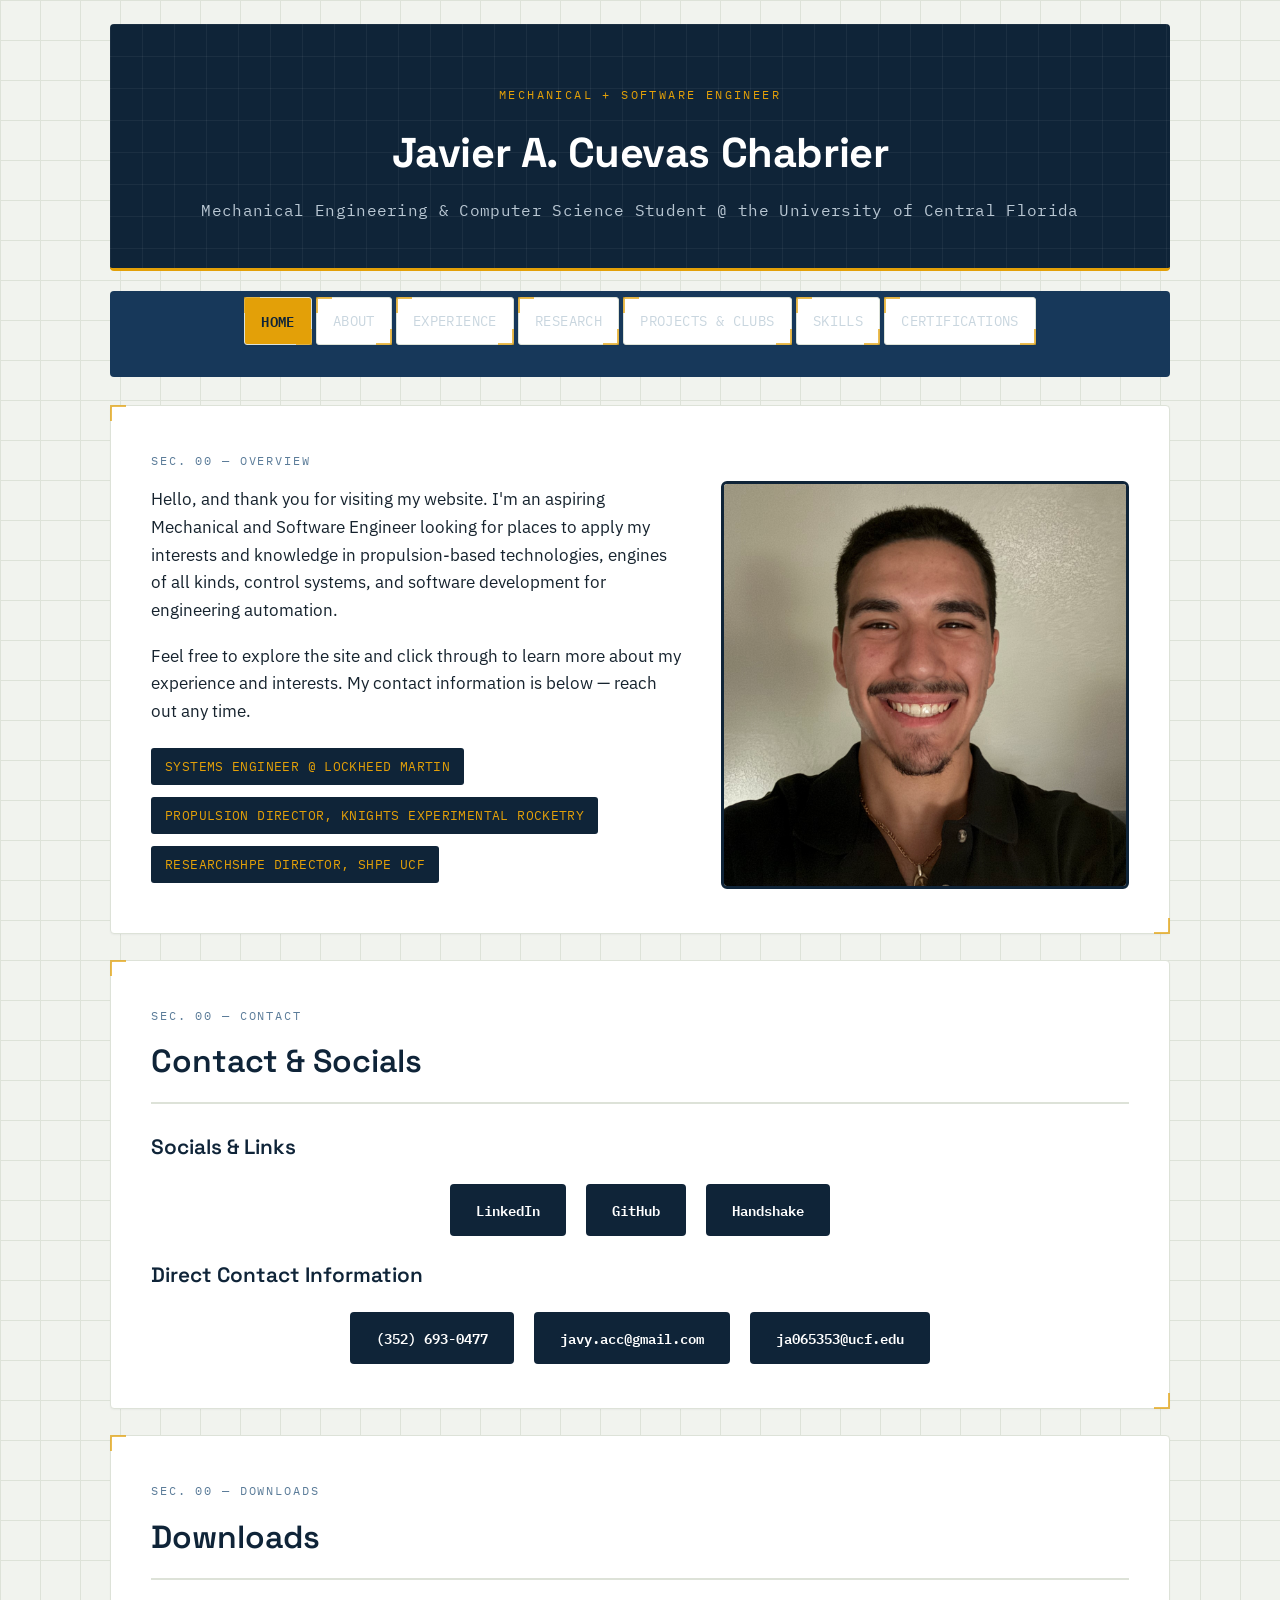
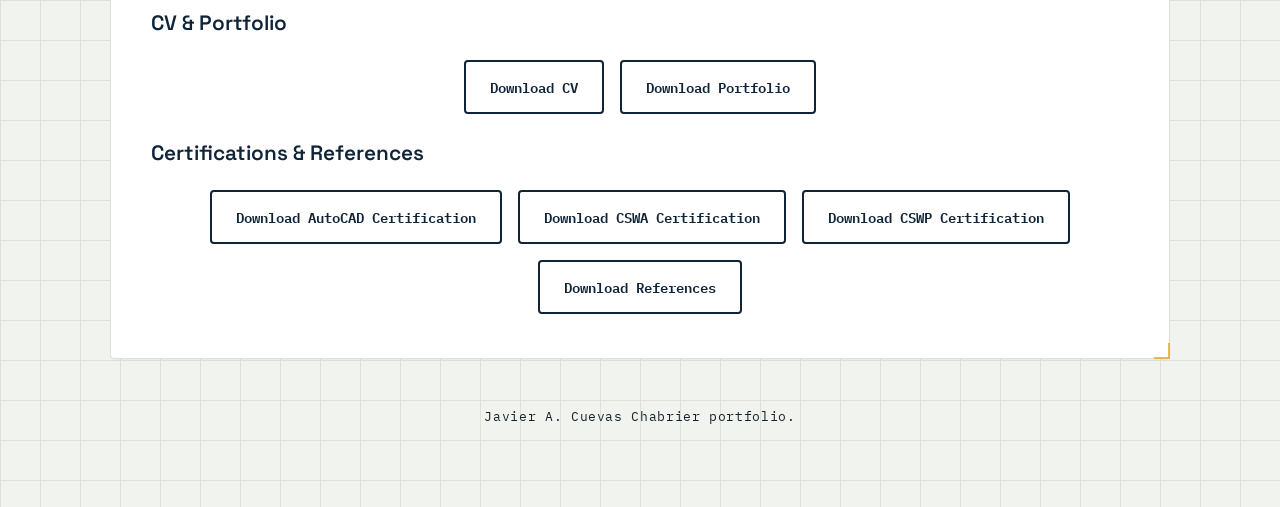
==== index.html @ d6480af9 "new website updates" ====
<!DOCTYPE html>
<html lang="en">
<head>
    <meta charset="UTF-8">
    <meta name="viewport" content="width=device-width, initial-scale=1.0">
    <meta name="description" content="Portfolio of Javier A. Cuevas Chabrier, Mechanical Engineering & Computer Science student at UCF focused on propulsion, avionics, and engineering automation.">
    <title>Javier A. Cuevas Chabrier | Portfolio</title>
    <link rel="stylesheet" href="css_files/style.css"/>
</head>
<body>
    <div class="container">
        <header>
            <span class="eyebrow-brand">Mechanical + Software Engineer</span>
            <h1>Javier A. Cuevas Chabrier</h1>
            <p class="subtitle">Mechanical Engineering &amp; Computer Science Student @ the University of Central Florida</p>
        </header>

        <nav>
            <a href="index.html" class="section active">Home</a>
            <a href="about.html" class="section">About</a>
            <a href="experience.html" class="section">Experience</a>
            <a href="research.html" class="section">Research</a>
            <a href="projects.html" class="section">Projects &amp; Clubs</a>
            <a href="skills.html" class="section">Skills</a>
            <a href="certs.html" class="section">Certifications</a>
        </nav>

        <section id="about" class="section">
            <span class="eyebrow">Sec. 00 — Overview</span>
            <div class="hero">
                <div class="hero-intro">
                    <p>Hello, and thank you for visiting my website. I'm an aspiring Mechanical and Software Engineer looking for places to apply my interests and knowledge in propulsion-based technologies, engines of all kinds, control systems, and software development for engineering automation.</p>
                    <p>Feel free to explore the site and click through to learn more about my experience and interests. My contact information is below — reach out any time.</p>
                    <div class="highlight-strip">
                        <span class="highlight-tag">Systems Engineer @ Lockheed Martin</span>
                        <span class="highlight-tag">Propulsion Director, Knights Experimental Rocketry</span>
                        <span class="highlight-tag">ResearchSHPE Director, SHPE UCF</span>
                    </div>
                </div>
                <img src="reference_files/HSI_app_foto.jpg" class="hero-photo" alt="Javier A. Cuevas Chabrier">
            </div>
        </section>

        <section id="contact" class="section">
            <span class="eyebrow">Sec. 00 — Contact</span>
            <h2>Contact &amp; Socials</h2>
            <h3>Socials &amp; Links</h3>
            <div class="contact-info">
                <a href="https://www.linkedin.com/in/javier-cuevas-JACC84" target="_blank" class="contact">LinkedIn</a>
                <a href="https://github.com/Javy-Scratchspace" target="_blank" class="contact">GitHub</a>
                <a href="https://app.joinhandshake.com/profiles/56146496?ref=students" target="_blank" class="contact">Handshake</a>
            </div>
            <h3>Direct Contact Information</h3>
            <div class="contact-info">
                <p class="contact">(352) 693-0477</p>
                <p class="contact">javy.acc@gmail.com</p>
                <p class="contact">ja065353@ucf.edu</p>
            </div>
        </section>

        <section id="downloads" class="section">
            <span class="eyebrow">Sec. 00 — Downloads</span>
            <h2>Downloads</h2>
            <h3>CV &amp; Portfolio</h3>
            <div class="download">
                <a href="reference_files/Javier A. Cuevas Chabrier Two-Page Resume.pdf" target="_blank" class="download-item" download="Javier A Cuevas Chabrier CV.pdf">Download CV</a>
                <a href="reference_files/Javier A Cuevas Chabrier Portfolio.pdf" target="_blank" class="download-item" download="Javier A Cuevas Chabrier PowerPoint Portfolio.pdf">Download Portfolio</a>
            </div>
            <h3>Certifications &amp; References</h3>
            <div class="download">
                <a href="reference_files/AutoCAD Cert - Javier Cuevas.pdf" target="_blank" class="download-item" download="Javier Cuevas AutoCAD Certification.pdf">Download AutoCAD Certification</a>
                <a href="reference_files/CSWA Cert - Javier Cuevas.pdf" target="_blank" class="download-item" download="Javier Cuevas CSWA Certification.pdf">Download CSWA Certification</a>
                <a href="reference_files/CSWP Cert - Javier Cuevas.pdf" target="_blank" class="download-item" download="Javier Cuevas CSWP Certification.pdf">Download CSWP Certification</a>
                <a href="reference_files/References for Javier Cuevas Chabrier.pdf" target="_blank" class="download-item" download="Javier Cuevas References.pdf">Download References</a>
            </div>
        </section>

        <footer>
            <p>Javier A. Cuevas Chabrier portfolio.</p>
        </footer>
    </div>
    <script src="js_files/script.js"></script>
</body>
</html>
---- css_files/style.css ----
/* ==========================================================================
   Javier A. Cuevas Chabrier — Portfolio
   Design concept: "Technical Blueprint" — drafting-table aesthetic drawn
   from propulsion schematics, spec sheets, and CAD title blocks.
   ========================================================================== */

@import url('https://fonts.googleapis.com/css2?family=Space+Grotesk:wght@500;600;700&family=IBM+Plex+Sans:wght@400;500;600&family=IBM+Plex+Mono:wght@400;500;600&display=swap');

:root {
    /* -- Color tokens -- */
    --navy-deep:   #0F2438;   /* primary dark surface (header/nav/dark cards) */
    --navy-mid:    #17385A;   /* secondary dark, borders, hover */
    --paper:       #F1F3EE;   /* light section background, drafting paper */
    --paper-line:  #DDE2D8;   /* grid/hairline on paper */
    --ink:         #16232E;   /* body text on paper */
    --ink-soft:    #4A5A66;   /* secondary text */
    --steel:       #5B7C99;   /* muted accent / rule lines */
    --thrust:      #E3A008;   /* amber accent — "thrust" */
    --thrust-dark: #B97D06;

    /* -- Type -- */
    --font-display: 'Space Grotesk', sans-serif;
    --font-body: 'IBM Plex Sans', sans-serif;
    --font-mono: 'IBM Plex Mono', monospace;
}

* {
    margin: 0;
    padding: 0;
    box-sizing: border-box;
}

html {
    scroll-behavior: smooth;
}

body {
    font-family: var(--font-body);
    line-height: 1.65;
    color: var(--ink);
    background:
        linear-gradient(var(--paper-line) 1px, transparent 1px) 0 0 / 100% 40px,
        linear-gradient(90deg, var(--paper-line) 1px, transparent 1px) 0 0 / 40px 100%,
        var(--paper);
}

a {
    color: inherit;
}

::selection {
    background: var(--thrust);
    color: var(--navy-deep);
}

/* Visible keyboard focus everywhere */
a:focus-visible,
button:focus-visible {
    outline: 2px solid var(--thrust);
    outline-offset: 3px;
}

.container {
    max-width: 1100px;
    margin: 0 auto;
    padding: 24px 20px 60px;
}

/* ---------------------------------------------------------------------- */
/* Header                                                                  */
/* ---------------------------------------------------------------------- */

header {
    background: var(--navy-deep);
    background-image:
        linear-gradient(rgba(255,255,255,0.05) 1px, transparent 1px),
        linear-gradient(90deg, rgba(255,255,255,0.05) 1px, transparent 1px);
    background-size: 32px 32px;
    padding: 56px 24px 44px;
    text-align: center;
    margin-bottom: 20px;
    border-radius: 4px;
    border-bottom: 3px solid var(--thrust);
    position: relative;
}

.eyebrow-brand {
    display: inline-block;
    font-family: var(--font-mono);
    font-size: 0.75em;
    letter-spacing: 0.2em;
    color: var(--thrust);
    text-transform: uppercase;
    margin-bottom: 14px;
}

h1 {
    font-family: var(--font-display);
    font-weight: 700;
    font-size: 2.6em;
    color: #ffffff;
    letter-spacing: -0.01em;
    margin-bottom: 10px;
}

.subtitle {
    font-family: var(--font-mono);
    font-size: 1em;
    color: #B9C7D3;
    letter-spacing: 0.02em;
}

/* ---------------------------------------------------------------------- */
/* Navigation — instrument-panel style                                    */
/* ---------------------------------------------------------------------- */

nav {
    background: var(--navy-mid);
    padding: 6px;
    border-radius: 4px;
    margin-bottom: 28px;
    text-align: center;
    display: flex;
    flex-wrap: wrap;
    justify-content: center;
    gap: 4px;
}

nav a.section {
    font-family: var(--font-mono);
    font-size: 0.85em;
    letter-spacing: 0.03em;
    text-transform: uppercase;
    color: #C9D6DF;
    text-decoration: none;
    padding: 12px 16px;
    border-radius: 3px;
    transition: background 0.2s ease, color 0.2s ease;
    display: inline-block;
}

nav a.section:hover {
    background: rgba(227, 160, 8, 0.15);
    color: var(--thrust);
}

nav a.section.active {
    background: var(--thrust);
    color: var(--navy-deep);
    font-weight: 600;
}

/* ---------------------------------------------------------------------- */
/* Section shell                                                          */
/* ---------------------------------------------------------------------- */

.section {
    background: #ffffff;
    padding: 44px 40px;
    margin-bottom: 26px;
    border-radius: 4px;
    border: 1px solid var(--paper-line);
    box-shadow: 0 1px 2px rgba(15, 36, 56, 0.04);
    position: relative;
}

/* corner crop-marks — the signature detail, echoing drafting title blocks */
.section::before,
.section::after {
    content: "";
    position: absolute;
    width: 14px;
    height: 14px;
    border-color: var(--thrust);
    border-style: solid;
    opacity: 0.7;
}

.section::before {
    top: -1px;
    left: -1px;
    border-width: 2px 0 0 2px;
}

.section::after {
    bottom: -1px;
    right: -1px;
    border-width: 0 2px 2px 0;
}

.eyebrow {
    font-family: var(--font-mono);
    font-size: 0.78em;
    letter-spacing: 0.15em;
    text-transform: uppercase;
    color: var(--steel);
    margin-bottom: 10px;
    display: block;
}

h2 {
    font-family: var(--font-display);
    color: var(--navy-deep);
    font-size: 2em;
    font-weight: 600;
    margin-bottom: 26px;
    padding-bottom: 14px;
    border-bottom: 2px solid var(--paper-line);
}

h3 {
    font-family: var(--font-display);
    color: var(--navy-deep);
    font-weight: 600;
    font-size: 1.3em;
    margin-top: 22px;
    margin-bottom: 12px;
}

p {
    font-size: 1.05em;
    color: var(--ink);
}

ul {
    padding-left: 1.2em;
}

li {
    margin-bottom: 6px;
}

/* ---------------------------------------------------------------------- */
/* Homepage hero                                                          */
/* ---------------------------------------------------------------------- */

.hero {
    display: grid;
    grid-template-columns: 1.3fr 1fr;
    gap: 40px;
    align-items: center;
}

.hero-photo {
    width: 100%;
    aspect-ratio: 1 / 1;
    object-fit: cover;
    border-radius: 6px;
    border: 3px solid var(--navy-deep);
}

.hero-intro p {
    margin-bottom: 18px;
}

.highlight-strip {
    display: flex;
    flex-wrap: wrap;
    gap: 12px;
    margin-top: 22px;
}

.highlight-tag {
    font-family: var(--font-mono);
    font-size: 0.8em;
    letter-spacing: 0.03em;
    background: var(--navy-deep);
    color: var(--thrust);
    padding: 8px 14px;
    border-radius: 3px;
    text-transform: uppercase;
}

@media (max-width: 768px) {
    .hero {
        grid-template-columns: 1fr;
    }
    .hero-photo {
        max-width: 260px;
        margin: 0 auto;
    }
}

/* ---------------------------------------------------------------------- */
/* About grid                                                             */
/* ---------------------------------------------------------------------- */

.about-grid {
    display: grid;
    grid-template-columns: 1fr 1fr;
    gap: 24px;
    margin-top: 20px;
}

.about-card {
    background: var(--navy-deep);
    padding: 26px;
    border-radius: 6px;
    color: #ffffff;
    border-left: 3px solid var(--thrust);
}

.about-card h3 {
    color: #ffffff;
    margin-top: 0;
}

.about-card ul {
    list-style: none;
    padding-left: 0;
}

.about-card li {
    padding: 7px 0;
    padding-left: 22px;
    position: relative;
    color: #D7DEE3;
}

.about-card li::before {
    content: "▹";
    position: absolute;
    left: 0;
    color: var(--thrust);
    font-weight: bold;
}

/* ---------------------------------------------------------------------- */
/* Experience / research / project entries                                */
/* ---------------------------------------------------------------------- */

.experience-item {
    background: var(--paper);
    padding: 24px 26px;
    margin-bottom: 20px;
    border-radius: 4px;
    border-left: 4px solid var(--navy-deep);
    transition: border-color 0.2s ease, transform 0.2s ease;
}

.experience-item:hover {
    border-color: var(--thrust);
    transform: translateX(6px);
}

.experience-item h3 {
    margin-top: 0;
}

.experience-item ul {
    margin-left: 4px;
    margin-top: 8px;
}

.experience-item li {
    margin-bottom: 8px;
}

.item-caption {
    font-size: 0.92em;
    color: var(--ink-soft);
    font-style: italic;
    margin-top: 10px;
}

/* Media gallery — replaces the old full-bleed circular image bug */
.media-gallery {
    display: flex;
    flex-wrap: wrap;
    gap: 14px;
    margin-top: 18px;
}

.media-gallery img,
.media-gallery video {
    flex: 1 1 260px;
    max-width: 100%;
    height: 260px;
    border-radius: 6px;
    border: 1px solid var(--paper-line);
}

.media-gallery img {
    object-fit: contain;
    background: var(--paper);
}

.media-gallery video {
    object-fit: cover;
}

/* ---------------------------------------------------------------------- */
/* Skills                                                                 */
/* ---------------------------------------------------------------------- */

.skills-grid {
    display: grid;
    grid-template-columns: repeat(auto-fit, minmax(230px, 1fr));
    gap: 18px;
    margin-top: 20px;
    margin-bottom: 8px;
}

.skill-card {
    background: var(--navy-deep);
    padding: 20px;
    border-radius: 6px;
    color: #ffffff;
    border-top: 3px solid var(--thrust);
}

.skill-card h3 {
    color: #ffffff;
    margin-top: 0;
    font-size: 1.1em;
    font-family: var(--font-mono);
    text-transform: uppercase;
    letter-spacing: 0.04em;
}

.skill-card p {
    color: #C9D6DF;
    font-size: 0.95em;
}

/* ---------------------------------------------------------------------- */
/* Certifications                                                         */
/* ---------------------------------------------------------------------- */

.cert-grid {
    display: grid;
    grid-template-columns: repeat(auto-fit, minmax(210px, 1fr));
    gap: 18px;
    margin-top: 20px;
}

.cert-card {
    background: var(--paper);
    padding: 28px 20px;
    border-radius: 6px;
    text-align: center;
    border: 2px solid var(--navy-deep);
}

.cert-card h3 {
    color: var(--navy-deep);
    margin: 0;
}

.cert-card p {
    font-size: 0.95em;
    color: var(--ink-soft);
    margin-top: 6px;
}

/* ---------------------------------------------------------------------- */
/* Contact & downloads                                                    */
/* ---------------------------------------------------------------------- */

.contact-info {
    display: flex;
    justify-content: center;
    gap: 20px;
    flex-wrap: wrap;
    margin-top: 20px;
}

.contact {
    background: var(--navy-deep);
    color: #ffffff;
    padding: 14px 26px;
    border-radius: 4px;
    text-decoration: none;
    transition: transform 0.2s ease, background 0.2s ease;
    font-weight: 600;
    font-family: var(--font-mono);
    font-size: 0.9em;
}

.contact:hover {
    background: var(--thrust-dark);
    transform: translateY(-3px);
}

.download {
    display: flex;
    justify-content: center;
    gap: 16px;
    flex-wrap: wrap;
    margin-top: 20px;
}

.download-item {
    background: transparent;
    color: var(--navy-deep);
    padding: 13px 24px;
    border-radius: 4px;
    text-decoration: none;
    transition: all 0.2s ease;
    font-weight: 600;
    font-family: var(--font-mono);
    font-size: 0.9em;
    border: 2px solid var(--navy-deep);
}

.download-item:hover {
    background: var(--navy-deep);
    color: #ffffff;
}

footer {
    background: transparent;
    padding: 20px;
    text-align: center;
    margin-top: 10px;
    font-family: var(--font-mono);
    font-size: 0.8em;
    color: var(--ink-soft);
    letter-spacing: 0.05em;
}

/* ---------------------------------------------------------------------- */
/* Responsive                                                             */
/* ---------------------------------------------------------------------- */

@media (max-width: 768px) {
    h1 {
        font-size: 1.9em;
    }

    h2 {
        font-size: 1.5em;
    }

    .about-grid {
        grid-template-columns: 1fr;
    }

    nav {
        flex-direction: column;
    }

    nav a.section {
        display: block;
    }

    .section {
        padding: 28px 22px;
    }

    .media-gallery img,
    .media-gallery video {
        flex: 1 1 100%;
        height: 220px;
    }
}

/* Respect reduced-motion preference */
@media (prefers-reduced-motion: reduce) {
    html {
        scroll-behavior: auto;
    }
    .experience-item,
    .contact,
    .download-item {
        transition: none;
    }
}
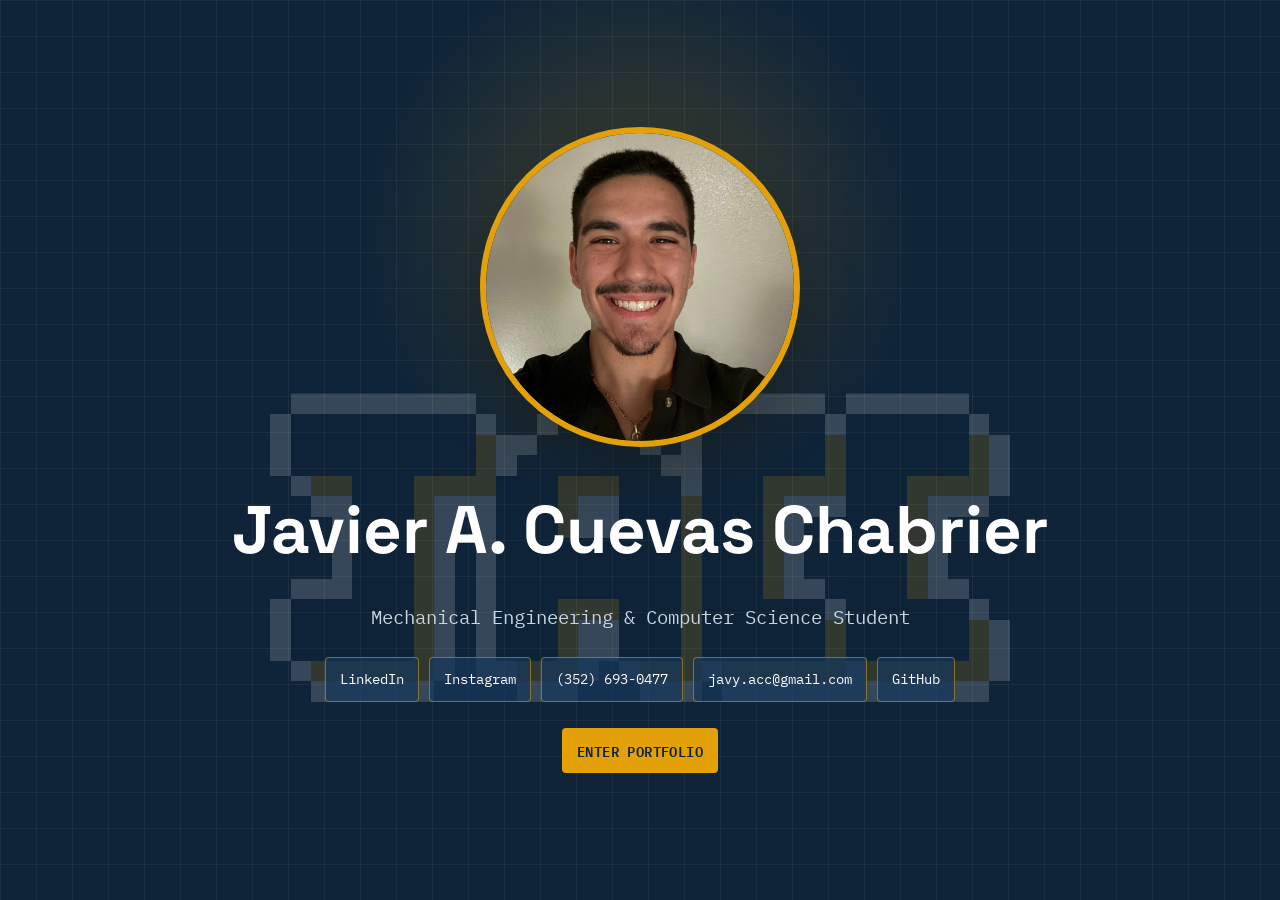
==== commit afc5e9af: "added better front page" ====
--- a/index.html
+++ b/index.html
@@ -3,82 +3,31 @@
 <head>
     <meta charset="UTF-8">
     <meta name="viewport" content="width=device-width, initial-scale=1.0">
-    <meta name="description" content="Portfolio of Javier A. Cuevas Chabrier, Mechanical Engineering & Computer Science student at UCF focused on propulsion, avionics, and engineering automation.">
-    <title>Javier A. Cuevas Chabrier | Portfolio</title>
+    <meta name="description" content="Landing page for Javier A. Cuevas Chabrier's engineering portfolio.">
+    <title>Javier A. Cuevas Chabrier</title>
+    <link rel="icon" type="image/svg+xml" href="reference_files/JACC.png">
     <link rel="stylesheet" href="css_files/style.css"/>
 </head>
-<body>
-    <div class="container">
-        <header>
-            <span class="eyebrow-brand">Mechanical + Software Engineer</span>
-            <h1>Javier A. Cuevas Chabrier</h1>
-            <p class="subtitle">Mechanical Engineering &amp; Computer Science Student @ the University of Central Florida</p>
-        </header>
+<body class="landing-page">
+    <img class="landing-watermark" src="reference_files/JACC.png" alt="" aria-hidden="true">
 
-        <nav>
-            <a href="index.html" class="section active">Home</a>
-            <a href="about.html" class="section">About</a>
-            <a href="experience.html" class="section">Experience</a>
-            <a href="research.html" class="section">Research</a>
-            <a href="projects.html" class="section">Projects &amp; Clubs</a>
-            <a href="skills.html" class="section">Skills</a>
-            <a href="certs.html" class="section">Certifications</a>
-        </nav>
+    <main class="landing-shell" aria-label="Javier A. Cuevas Chabrier portfolio landing page">
+        <a class="landing-logo-link" href="home.html" aria-label="Enter Javier A. Cuevas Chabrier portfolio">
+            <img class="landing-portrait" src="reference_files/HSI_app_foto.jpg" alt="Javier A. Cuevas Chabrier">
+        </a>
 
-        <section id="about" class="section">
-            <span class="eyebrow">Sec. 00 — Overview</span>
-            <div class="hero">
-                <div class="hero-intro">
-                    <p>Hello, and thank you for visiting my website. I'm an aspiring Mechanical and Software Engineer looking for places to apply my interests and knowledge in propulsion-based technologies, engines of all kinds, control systems, and software development for engineering automation.</p>
-                    <p>Feel free to explore the site and click through to learn more about my experience and interests. My contact information is below — reach out any time.</p>
-                    <div class="highlight-strip">
-                        <span class="highlight-tag">Systems Engineer @ Lockheed Martin</span>
-                        <span class="highlight-tag">Propulsion Director, Knights Experimental Rocketry</span>
-                        <span class="highlight-tag">ResearchSHPE Director, SHPE UCF</span>
-                    </div>
-                </div>
-                <img src="reference_files/HSI_app_foto.jpg" class="hero-photo" alt="Javier A. Cuevas Chabrier">
-            </div>
-        </section>
+        <h1>Javier A. Cuevas Chabrier</h1>
+        <p class="landing-subtitle">Mechanical Engineering &amp; Computer Science Student</p>
 
-        <section id="contact" class="section">
-            <span class="eyebrow">Sec. 00 — Contact</span>
-            <h2>Contact &amp; Socials</h2>
-            <h3>Socials &amp; Links</h3>
-            <div class="contact-info">
-                <a href="https://www.linkedin.com/in/javier-cuevas-JACC84" target="_blank" class="contact">LinkedIn</a>
-                <a href="https://github.com/Javy-Scratchspace" target="_blank" class="contact">GitHub</a>
-                <a href="https://app.joinhandshake.com/profiles/56146496?ref=students" target="_blank" class="contact">Handshake</a>
-            </div>
-            <h3>Direct Contact Information</h3>
-            <div class="contact-info">
-                <p class="contact">(352) 693-0477</p>
-                <p class="contact">javy.acc@gmail.com</p>
-                <p class="contact">ja065353@ucf.edu</p>
-            </div>
-        </section>
+        <div class="landing-socials" aria-label="Contact and social links">
+            <a href="https://www.linkedin.com/in/javier-cuevas-JACC84" target="_blank" rel="noopener">LinkedIn</a>
+            <a href="#" aria-label="Instagram profile coming soon">Instagram</a>
+            <a href="tel:+13526930477">(352) 693-0477</a>
+            <a href="mailto:javy.acc@gmail.com">javy.acc@gmail.com</a>
+            <a href="https://github.com/Javy-Scratchspace" target="_blank" rel="noopener">GitHub</a>
+        </div>
 
-        <section id="downloads" class="section">
-            <span class="eyebrow">Sec. 00 — Downloads</span>
-            <h2>Downloads</h2>
-            <h3>CV &amp; Portfolio</h3>
-            <div class="download">
-                <a href="reference_files/Javier A. Cuevas Chabrier Two-Page Resume.pdf" target="_blank" class="download-item" download="Javier A Cuevas Chabrier CV.pdf">Download CV</a>
-                <a href="reference_files/Javier A Cuevas Chabrier Portfolio.pdf" target="_blank" class="download-item" download="Javier A Cuevas Chabrier PowerPoint Portfolio.pdf">Download Portfolio</a>
-            </div>
-            <h3>Certifications &amp; References</h3>
-            <div class="download">
-                <a href="reference_files/AutoCAD Cert - Javier Cuevas.pdf" target="_blank" class="download-item" download="Javier Cuevas AutoCAD Certification.pdf">Download AutoCAD Certification</a>
-                <a href="reference_files/CSWA Cert - Javier Cuevas.pdf" target="_blank" class="download-item" download="Javier Cuevas CSWA Certification.pdf">Download CSWA Certification</a>
-                <a href="reference_files/CSWP Cert - Javier Cuevas.pdf" target="_blank" class="download-item" download="Javier Cuevas CSWP Certification.pdf">Download CSWP Certification</a>
-                <a href="reference_files/References for Javier Cuevas Chabrier.pdf" target="_blank" class="download-item" download="Javier Cuevas References.pdf">Download References</a>
-            </div>
-        </section>
-
-        <footer>
-            <p>Javier A. Cuevas Chabrier portfolio.</p>
-        </footer>
-    </div>
-    <script src="js_files/script.js"></script>
+        <a class="landing-enter" href="home.html">Enter Portfolio</a>
+    </main>
 </body>
 </html>
--- a/css_files/style.css
+++ b/css_files/style.css
@@ -44,6 +44,33 @@
         var(--paper);
 }
 
+    body.landing-page {
+        height: 100vh;
+        min-height: 100vh;
+        color: #ffffff;
+        background:
+            radial-gradient(circle at 50% 26%, rgba(227, 160, 8, 0.24), transparent 30%),
+            linear-gradient(rgba(255,255,255,0.05) 1px, transparent 1px) 0 0 / 36px 36px,
+            linear-gradient(90deg, rgba(255,255,255,0.05) 1px, transparent 1px) 0 0 / 36px 36px,
+        var(--navy-deep);
+        overflow: hidden;
+        position: relative;
+        isolation: isolate;
+    }
+
+    .landing-watermark {
+        position: fixed;
+        left: 50%;
+        top: 62%;
+        width: min(84vw, 740px);
+        height: auto;
+        transform: translate(-50%, -50%);
+        image-rendering: pixelated;
+        opacity: 0.16;
+        pointer-events: none;
+        z-index: 0;
+    }
+
 a {
     color: inherit;
 }
@@ -64,6 +91,117 @@
     max-width: 1100px;
     margin: 0 auto;
     padding: 24px 20px 60px;
+}
+
+.landing-shell {
+    height: 100vh;
+    min-height: 100vh;
+    width: min(920px, calc(100% - 40px));
+    margin: 0 auto;
+    padding: 40px 0;
+    display: flex;
+    flex-direction: column;
+    align-items: center;
+    justify-content: center;
+    text-align: center;
+    gap: 16px;
+    position: relative;
+    z-index: 1;
+}
+
+.landing-logo-link {
+    display: inline-flex;
+    align-items: center;
+    justify-content: center;
+    width: min(320px, 72vw, 38vh);
+    height: min(320px, 72vw, 38vh);
+    flex: 0 0 auto;
+    aspect-ratio: 1;
+    border-radius: 50%;
+    border: 6px solid var(--thrust);
+    overflow: hidden;
+    box-shadow: 0 24px 60px rgba(0, 0, 0, 0.28), inset 0 0 0 10px rgba(15, 36, 56, 0.08);
+    transition: transform 0.2s ease, box-shadow 0.2s ease;
+}
+
+.landing-logo-link:hover {
+    transform: translateY(-4px);
+    box-shadow: 0 30px 72px rgba(0, 0, 0, 0.34), inset 0 0 0 10px rgba(15, 36, 56, 0.08);
+}
+
+.landing-portrait {
+    width: 100%;
+    height: 100%;
+    display: block;
+    object-fit: cover;
+    object-position: center 50%;
+}
+
+.landing-shell h1 {
+    font-size: clamp(2.2rem, 6vw, 4.2rem);
+    color: #ffffff;
+    margin: 12px 0 0;
+    letter-spacing: 0;
+}
+
+@media (max-height: 760px) {
+    .landing-shell {
+        padding: 24px 0;
+        gap: 12px;
+    }
+
+    .landing-logo-link {
+        width: min(260px, 64vw, 32vh);
+        height: min(260px, 64vw, 32vh);
+    }
+
+    .landing-shell h1 {
+        font-size: clamp(2rem, 5vw, 3.7rem);
+        margin-top: 6px;
+    }
+}
+
+.landing-subtitle {
+    font-family: var(--font-mono);
+    color: #C9D6DF;
+    font-size: clamp(0.95rem, 2.4vw, 1.2rem);
+}
+
+.landing-socials {
+    display: flex;
+    flex-wrap: wrap;
+    justify-content: center;
+    gap: 10px;
+    margin-top: 8px;
+}
+
+.landing-socials a,
+.landing-enter {
+    font-family: var(--font-mono);
+    font-size: 0.88rem;
+    color: #ffffff;
+    text-decoration: none;
+    border: 1px solid rgba(227, 160, 8, 0.55);
+    background: rgba(23, 56, 90, 0.72);
+    padding: 10px 14px;
+    border-radius: 4px;
+    transition: background 0.2s ease, color 0.2s ease, transform 0.2s ease;
+}
+
+.landing-socials a:hover,
+.landing-enter:hover {
+    background: var(--thrust);
+    color: var(--navy-deep);
+    transform: translateY(-2px);
+}
+
+.landing-enter {
+    margin-top: 10px;
+    background: var(--thrust);
+    color: var(--navy-deep);
+    font-weight: 600;
+    text-transform: uppercase;
+    letter-spacing: 0.03em;
 }
 
 /* ---------------------------------------------------------------------- */
@@ -335,6 +473,8 @@
     margin-bottom: 20px;
     border-radius: 4px;
     border-left: 4px solid var(--navy-deep);
+    display: flex;
+    flex-direction: column;
     transition: border-color 0.2s ease, transform 0.2s ease;
 }
 
@@ -343,20 +483,64 @@
     transform: translateX(6px);
 }
 
+.experience-item[data-experience],
+.experience-item[data-research],
+.experience-item[data-project] {
+    cursor: pointer;
+}
+
+.experience-item[data-profile-enabled="false"] {
+    cursor: default;
+}
+
 .experience-item h3 {
     margin-top: 0;
-}
-
-.experience-item ul {
-    margin-left: 4px;
-    margin-top: 8px;
-}
-
-.experience-item li {
-    margin-bottom: 8px;
+    order: 1;
+}
+
+.experience-summary {
+    order: 3;
+    margin-top: 16px;
+    color: var(--ink-soft);
+}
+
+.experience-actions {
+    order: 5;
+    margin-top: 18px;
+}
+
+.detail-link,
+.back-link {
+    border: 0;
+    cursor: pointer;
+    display: inline-flex;
+    align-items: center;
+    justify-content: center;
+    background: var(--navy-deep);
+    color: #ffffff;
+    padding: 10px 16px;
+    border-radius: 4px;
+    text-decoration: none;
+    font-family: var(--font-mono);
+    font-size: 0.82em;
+    font-weight: 600;
+    letter-spacing: 0.03em;
+    text-transform: uppercase;
+    transition: transform 0.2s ease, background 0.2s ease;
+}
+
+.detail-link:hover,
+.back-link:hover {
+    background: var(--thrust-dark);
+    transform: translateY(-2px);
+}
+
+.experience-list-hidden .experience-item {
+    display: none;
 }
 
 .item-caption {
+    order: 4;
     font-size: 0.92em;
     color: var(--ink-soft);
     font-style: italic;
@@ -365,6 +549,7 @@
 
 /* Media gallery — replaces the old full-bleed circular image bug */
 .media-gallery {
+    order: 2;
     display: flex;
     flex-wrap: wrap;
     gap: 14px;
@@ -387,6 +572,203 @@
 
 .media-gallery video {
     object-fit: cover;
+}
+
+/* ---------------------------------------------------------------------- */
+/* Experience and research detail views                                   */
+/* ---------------------------------------------------------------------- */
+
+.experience-detail-hero {
+    display: grid;
+    grid-template-columns: minmax(0, 1.1fr) minmax(280px, 0.9fr);
+    gap: 28px;
+    align-items: center;
+    margin-bottom: 28px;
+}
+
+.experience-detail-hero h2 {
+    margin-bottom: 16px;
+}
+
+.detail-hero-full {
+    display: block;
+}
+
+.detail-hero-full .detail-lede {
+    max-width: none;
+}
+
+.detail-hero-full .detail-logo {
+    width: min(100%, 420px);
+    max-height: 190px;
+}
+
+.detail-lede {
+    color: var(--ink-soft);
+    font-size: 1.08em;
+    max-width: 680px;
+}
+
+.detail-logo-wrap {
+    margin: -4px 0 18px;
+}
+
+.detail-logo {
+    display: block;
+    width: min(100%, 300px);
+    max-height: 150px;
+    object-fit: contain;
+    background: #ffffff;
+    border: 1px solid var(--paper-line);
+    border-radius: 6px;
+    padding: 10px;
+}
+
+.detail-hero-media {
+    background: var(--paper);
+    border: 1px solid var(--paper-line);
+    border-radius: 6px;
+    padding: 14px;
+}
+
+.detail-hero-media img,
+.detail-hero-media video {
+    width: 100%;
+    height: 280px;
+    object-fit: contain;
+    display: block;
+    background: #ffffff;
+    border-radius: 4px;
+}
+
+.detail-summary-grid,
+.detail-section-grid {
+    display: grid;
+    grid-template-columns: repeat(auto-fit, minmax(220px, 1fr));
+    gap: 16px;
+    margin: 22px 0;
+}
+
+.detail-stack {
+    grid-template-columns: 1fr;
+}
+
+.detail-fact,
+.detail-panel,
+.visual-slot {
+    background: var(--paper);
+    border: 1px solid var(--paper-line);
+    border-radius: 6px;
+    padding: 18px;
+}
+
+.detail-fact strong,
+.detail-panel h3,
+.visual-slot strong {
+    display: block;
+    margin-bottom: 8px;
+    font-family: var(--font-mono);
+    font-size: 0.78em;
+    color: var(--steel);
+    letter-spacing: 0.08em;
+    text-transform: uppercase;
+}
+
+.detail-bullet-list {
+    padding-left: 1.1em;
+}
+
+.detail-bullet-list li {
+    margin-bottom: 8px;
+}
+
+.detail-bullet-list li:last-child {
+    margin-bottom: 0;
+}
+
+.detail-panel h3 {
+    margin-top: 0;
+    font-family: var(--font-display);
+    font-size: 1.15em;
+    letter-spacing: 0;
+    color: var(--navy-deep);
+    text-transform: none;
+}
+
+.visual-board {
+    display: grid;
+    grid-template-columns: repeat(auto-fit, minmax(240px, 1fr));
+    gap: 16px;
+    margin-top: 18px;
+}
+
+.visual-slot img,
+.visual-slot video {
+    width: 100%;
+    height: 220px;
+    object-fit: contain;
+    display: block;
+    margin-bottom: 12px;
+    background: #ffffff;
+    border: 1px solid var(--paper-line);
+    border-radius: 4px;
+}
+
+.visual-placeholder {
+    min-height: 220px;
+    display: grid;
+    place-items: center;
+    margin-bottom: 12px;
+    border: 1px dashed var(--steel);
+    border-radius: 4px;
+    background:
+        linear-gradient(var(--paper-line) 1px, transparent 1px) 0 0 / 28px 28px,
+        linear-gradient(90deg, var(--paper-line) 1px, transparent 1px) 0 0 / 28px 28px,
+        #ffffff;
+    color: var(--steel);
+    font-family: var(--font-mono);
+    font-size: 0.85em;
+    text-align: center;
+    padding: 18px;
+}
+
+.detail-timeline {
+    list-style: none;
+    padding-left: 0;
+    margin-top: 16px;
+}
+
+.detail-timeline li {
+    border-left: 3px solid var(--navy-deep);
+    padding: 0 0 18px 18px;
+    margin-bottom: 0;
+}
+
+.detail-timeline li:last-child {
+    padding-bottom: 0;
+}
+
+.detail-footer-action {
+    margin-top: 28px;
+}
+
+.experience-detail-view[hidden] {
+    display: none;
+}
+
+.experience-detail-view {
+    animation: detailFadeIn 0.22s ease-out;
+}
+
+@keyframes detailFadeIn {
+    from {
+        opacity: 0;
+        transform: translateY(8px);
+    }
+    to {
+        opacity: 1;
+        transform: translateY(0);
+    }
 }
 
 /* ---------------------------------------------------------------------- */
@@ -532,6 +914,18 @@
         font-size: 1.5em;
     }
 
+    .container {
+        padding: 20px 16px 48px;
+    }
+
+    header {
+        padding: 40px 18px 32px;
+    }
+
+    .subtitle {
+        font-size: 0.95em;
+    }
+
     .about-grid {
         grid-template-columns: 1fr;
     }
@@ -542,10 +936,39 @@
 
     nav a.section {
         display: block;
+        width: 100%;
     }
 
     .section {
         padding: 28px 22px;
+    }
+
+    .highlight-strip {
+        gap: 8px;
+    }
+
+    .highlight-tag {
+        width: 100%;
+        text-align: center;
+    }
+
+    .contact-info,
+    .download {
+        flex-direction: column;
+        align-items: stretch;
+    }
+
+    .contact,
+    .download-item,
+    .detail-link,
+    .back-link {
+        text-align: center;
+        overflow-wrap: anywhere;
+    }
+
+    .skills-grid,
+    .cert-grid {
+        grid-template-columns: 1fr;
     }
 
     .media-gallery img,
@@ -553,6 +976,22 @@
         flex: 1 1 100%;
         height: 220px;
     }
+
+    .experience-detail-hero {
+        grid-template-columns: 1fr;
+    }
+
+    .detail-hero-media img,
+    .detail-hero-media video {
+        height: 220px;
+    }
+
+    .visual-slot img,
+    .visual-slot video,
+    .visual-placeholder {
+        height: auto;
+        min-height: 200px;
+    }
 }
 
 /* Respect reduced-motion preference */
@@ -562,7 +1001,9 @@
     }
     .experience-item,
     .contact,
-    .download-item {
+    .download-item,
+    .experience-detail-view {
         transition: none;
-    }
-}
+        animation: none;
+    }
+}
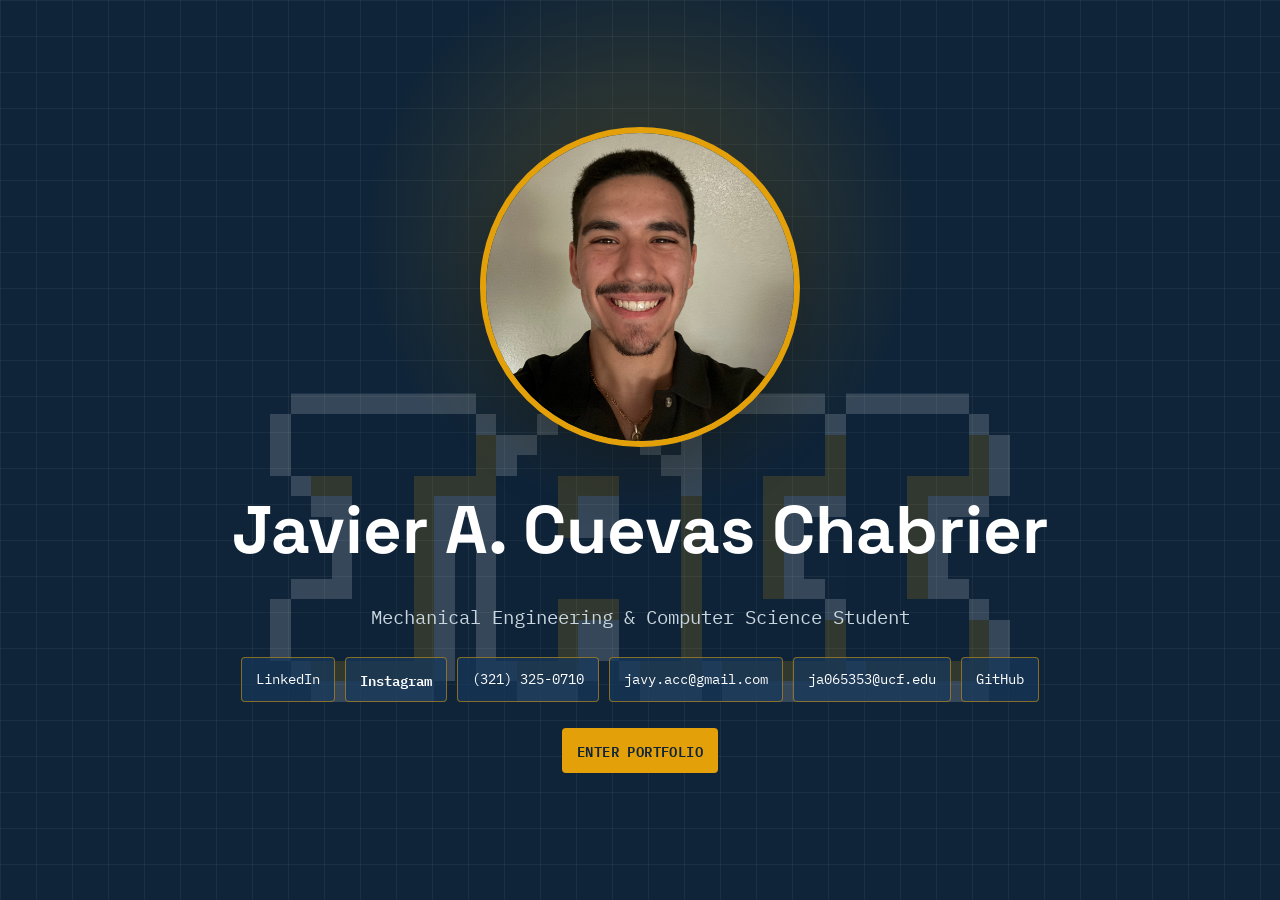
==== commit 5eaf5c07: "Updated contact information" ====
--- a/index.html
+++ b/index.html
@@ -21,9 +21,10 @@
 
         <div class="landing-socials" aria-label="Contact and social links">
             <a href="https://www.linkedin.com/in/javier-cuevas-JACC84" target="_blank" rel="noopener">LinkedIn</a>
-            <a href="#" aria-label="Instagram profile coming soon">Instagram</a>
-            <a href="tel:+13526930477">(352) 693-0477</a>
+            <a href="https://www.instagram.com/jacc.0119/" target="_blank" class="contact">Instagram</a>
+            <a href="tel:+13213250710">(321) 325-0710</a>
             <a href="mailto:javy.acc@gmail.com">javy.acc@gmail.com</a>
+            <a href="mailto:ja065353@ucf.edu">ja065353@ucf.edu</a>
             <a href="https://github.com/Javy-Scratchspace" target="_blank" rel="noopener">GitHub</a>
         </div>
 
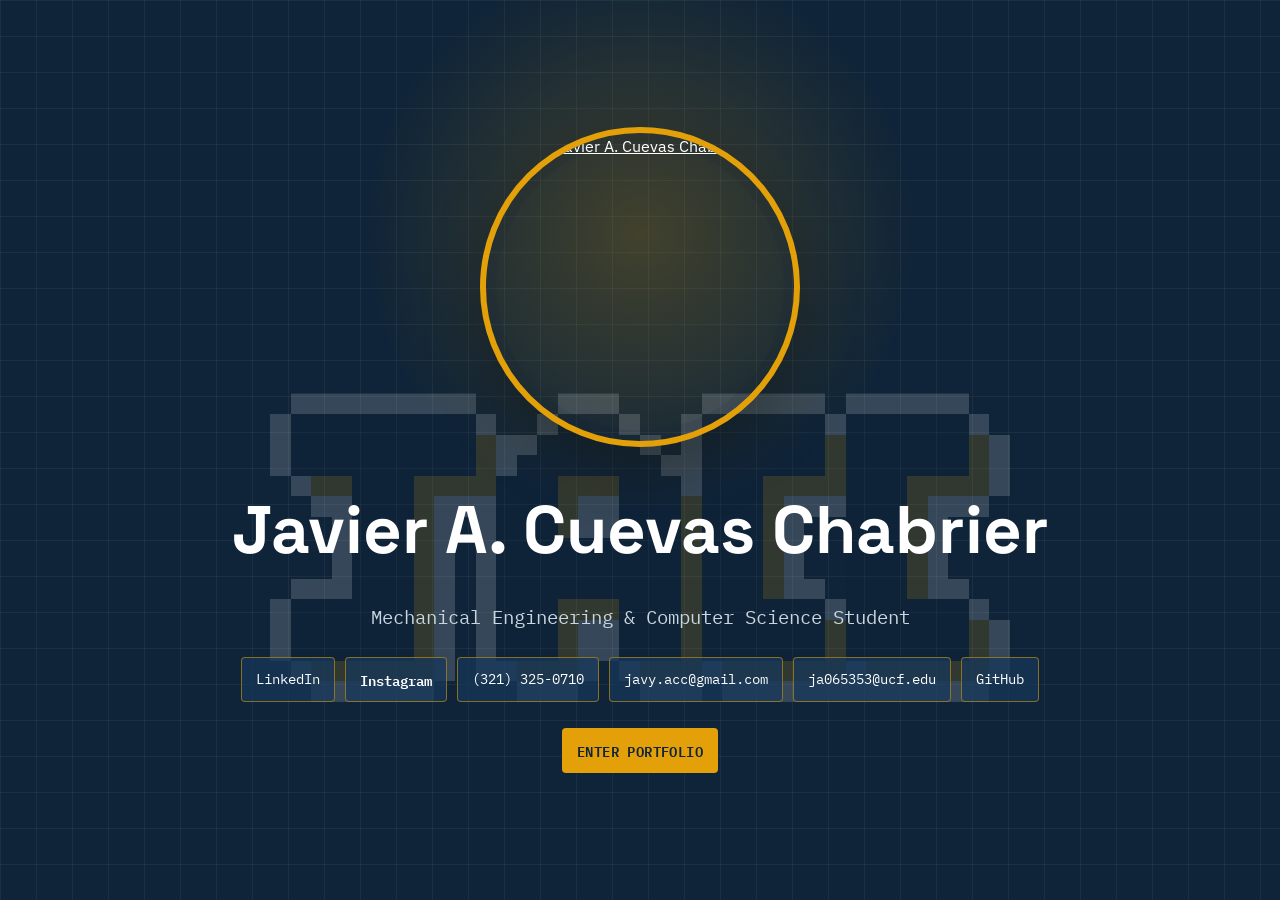
==== commit 6b1cbb5f: "Changed profile picture" ====
--- a/index.html
+++ b/index.html
@@ -13,7 +13,7 @@
 
     <main class="landing-shell" aria-label="Javier A. Cuevas Chabrier portfolio landing page">
         <a class="landing-logo-link" href="home.html" aria-label="Enter Javier A. Cuevas Chabrier portfolio">
-            <img class="landing-portrait" src="reference_files/HSI_app_foto.jpg" alt="Javier A. Cuevas Chabrier">
+            <img class="landing-portrait" src="reference_files/JACC_ProfilePic.jpg" alt="Javier A. Cuevas Chabrier">
         </a>
 
         <h1>Javier A. Cuevas Chabrier</h1>
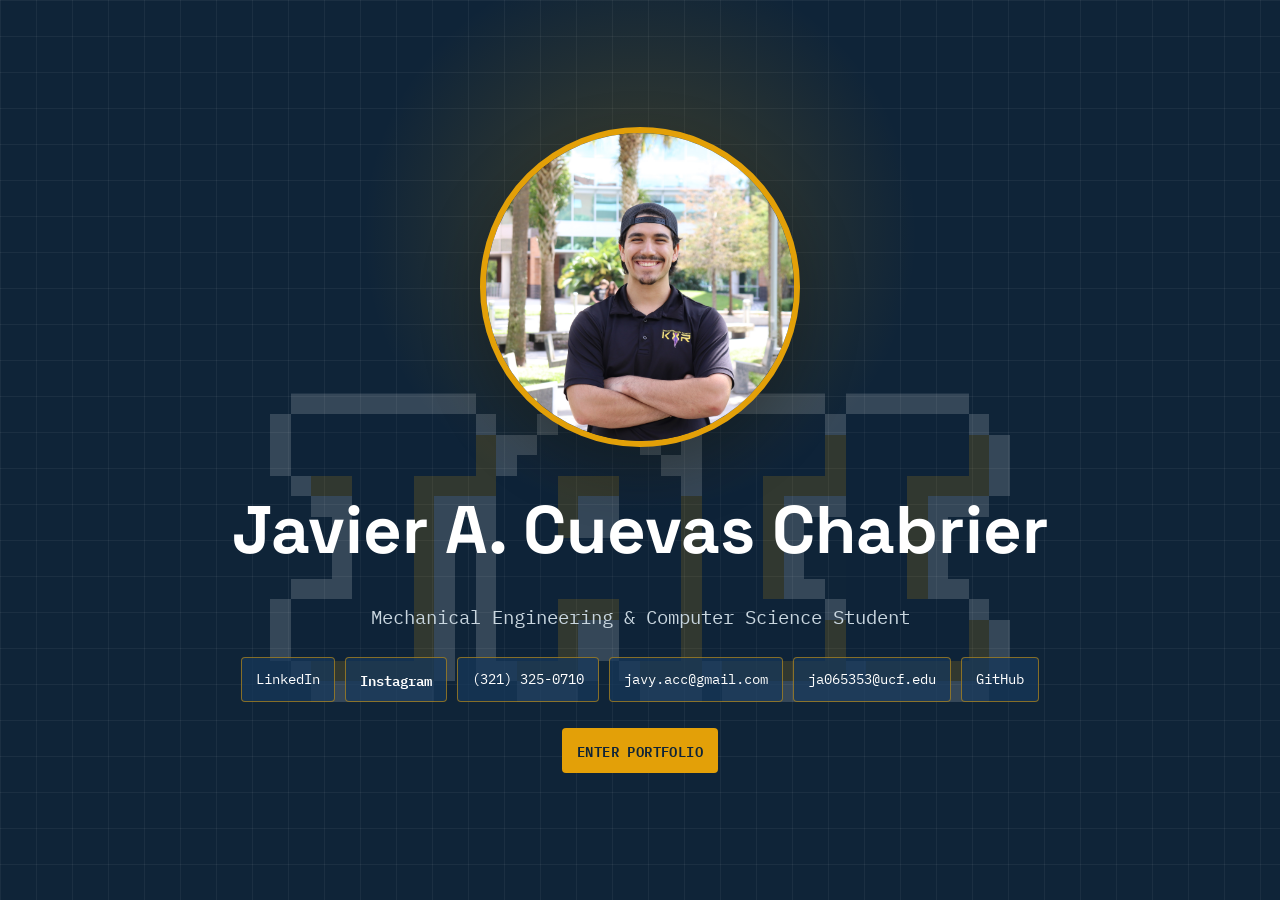
==== commit 028c692e: "Updated profile pic" ====
--- a/index.html
+++ b/index.html
@@ -13,7 +13,7 @@
 
     <main class="landing-shell" aria-label="Javier A. Cuevas Chabrier portfolio landing page">
         <a class="landing-logo-link" href="home.html" aria-label="Enter Javier A. Cuevas Chabrier portfolio">
-            <img class="landing-portrait" src="reference_files/JACC_ProfilePic.jpg" alt="Javier A. Cuevas Chabrier">
+            <img class="landing-portrait" src="reference_files/JACC_ProfilePic.JPEG" alt="Javier A. Cuevas Chabrier">
         </a>
 
         <h1>Javier A. Cuevas Chabrier</h1>
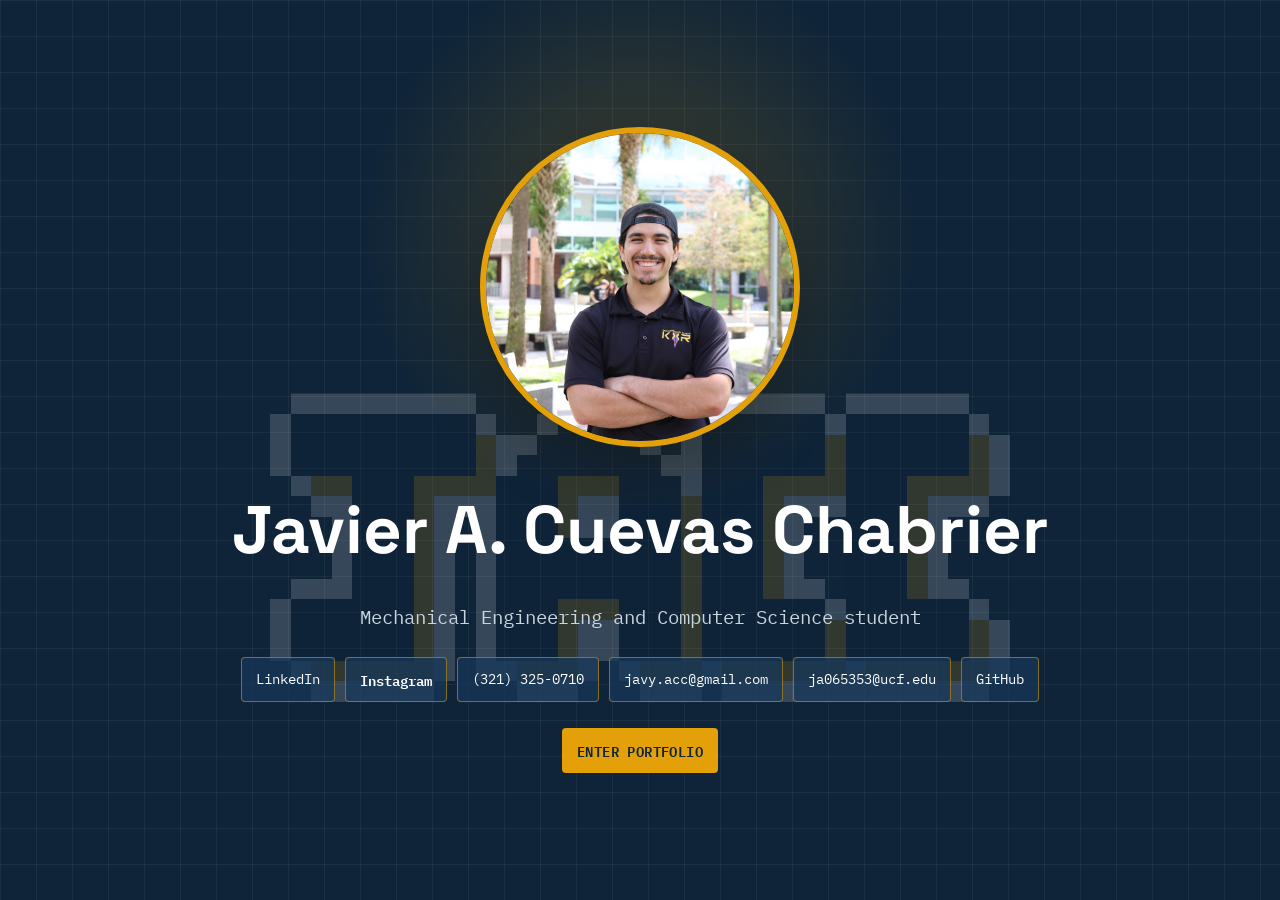
==== commit 6f3263ed: "Made grammatical changes" ====
--- a/index.html
+++ b/index.html
@@ -17,7 +17,7 @@
         </a>
 
         <h1>Javier A. Cuevas Chabrier</h1>
-        <p class="landing-subtitle">Mechanical Engineering &amp; Computer Science Student</p>
+        <p class="landing-subtitle">Mechanical Engineering and Computer Science student</p>
 
         <div class="landing-socials" aria-label="Contact and social links">
             <a href="https://www.linkedin.com/in/javier-cuevas-JACC84" target="_blank" rel="noopener">LinkedIn</a>
